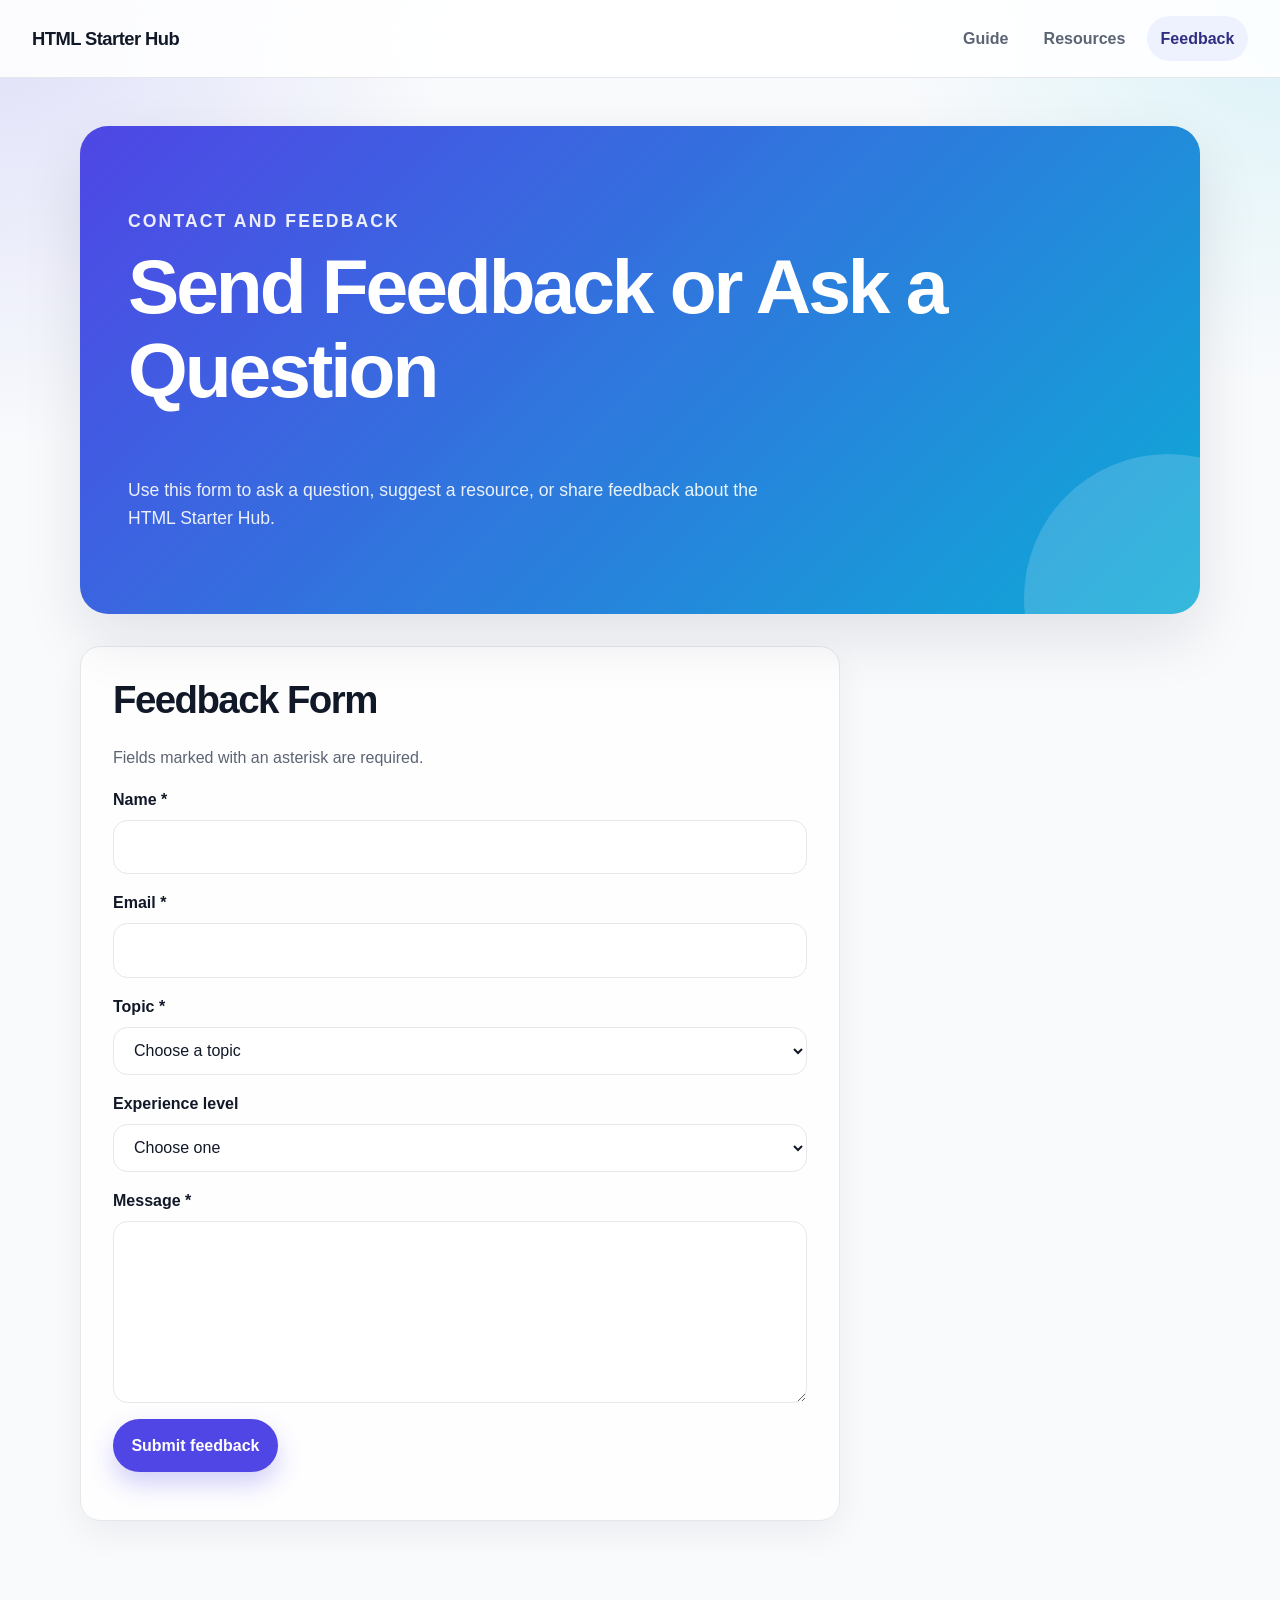
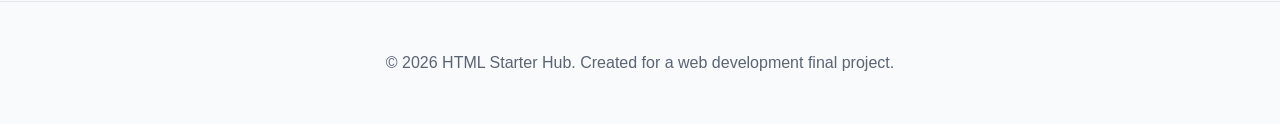
==== feedback.html @ e1043df8 "Add initial project scaffold Created the initial three-page structure for the HTML Starter Hub proje" ====
<!DOCTYPE html>
<html lang="en">

<head>
    <meta charset="UTF-8">
    <meta name="viewport" content="width=device-width, initial-scale=1.0">
    <title>Feedback | HTML Starter Hub</title>
    <link rel="stylesheet" href="css/styles.css">
    <script src="js/feedback.js" defer></script>
</head>

<body>
    <header class="site-header">
        <a class="site-logo" href="index.html">HTML Starter Hub</a>

        <nav aria-label="Main navigation">
            <ul class="nav-list">
                <li><a href="index.html">Guide</a></li>
                <li><a href="resources.html">Resources</a></li>
                <li><a href="feedback.html" aria-current="page">Feedback</a></li>
            </ul>
        </nav>
    </header>

    <main>
        <section class="page-header">
            <p class="eyebrow">Contact and feedback</p>
            <h1>Send Feedback or Ask a Question</h1>
            <p>
                Use this form to ask a question, suggest a resource, or share feedback
                about the HTML Starter Hub.
            </p>
        </section>

        <section class="form-card">
            <h2>Feedback Form</h2>
            <p class="form-note">Fields marked with an asterisk are required.</p>

            <form id="feedback-form" action="#" method="post">
                <div class="field">
                    <label for="name">Name <span aria-hidden="true">*</span></label>
                    <input type="text" id="name" name="name" autocomplete="name" required>
                </div>

                <div class="field">
                    <label for="email">Email <span aria-hidden="true">*</span></label>
                    <input type="email" id="email" name="email" autocomplete="email" required>
                </div>

                <div class="field">
                    <label for="topic">Topic <span aria-hidden="true">*</span></label>
                    <select id="topic" name="topic" required>
                        <option value="">Choose a topic</option>
                        <option value="html-basics">HTML basics</option>
                        <option value="css-layout">CSS layout</option>
                        <option value="javascript">JavaScript</option>
                        <option value="accessibility">Accessibility</option>
                        <option value="github-pages">GitHub Pages</option>
                    </select>
                </div>

                <div class="field">
                    <label for="experience">Experience level</label>
                    <select id="experience" name="experience">
                        <option value="">Choose one</option>
                        <option value="new">I am new to HTML</option>
                        <option value="some-practice">I have some practice</option>
                        <option value="reviewing">I am reviewing course topics</option>
                    </select>
                </div>

                <div class="field">
                    <label for="message">Message <span aria-hidden="true">*</span></label>
                    <textarea id="message" name="message" rows="6" minlength="10" required></textarea>
                </div>

                <button type="submit">Submit feedback</button>
            </form>

            <p id="form-response" class="form-response" aria-live="polite"></p>
        </section>
    </main>

    <footer>
        <p>&copy; 2026 HTML Starter Hub. Created for a web development final project.</p>
    </footer>
</body>

</html>
---- css/styles.css ----
:root {
    --bg: #f8fafc;
    --surface: #ffffff;
    --surface-soft: #eef2ff;
    --text: #111827;
    --muted: #5b6473;
    --primary: #4f46e5;
    --primary-dark: #312e81;
    --accent: #06b6d4;
    --border: #e5e7eb;
    --success-bg: #ecfdf5;
    --success-text: #065f46;
    --shadow: 0 24px 60px rgba(15, 23, 42, 0.10);
    --radius: 1.25rem;
}

* {
    box-sizing: border-box;
}

html {
    scroll-behavior: smooth;
}

body {
    margin: 0;
    font-family: Arial, Helvetica, sans-serif;
    line-height: 1.6;
    color: var(--text);
    background:
        radial-gradient(circle at top left, rgba(79, 70, 229, 0.15), transparent 28rem),
        radial-gradient(circle at top right, rgba(6, 182, 212, 0.12), transparent 24rem),
        var(--bg);
}

img,
video,
iframe {
    max-width: 100%;
    height: auto;
}

a {
    color: var(--primary);
    text-decoration-thickness: 0.12em;
    text-underline-offset: 0.18em;
}

a:hover,
a:focus {
    color: var(--primary-dark);
}

a:focus-visible,
button:focus-visible,
input:focus-visible,
select:focus-visible,
textarea:focus-visible {
    outline: 3px solid rgba(79, 70, 229, 0.35);
    outline-offset: 3px;
}

.site-header {
    position: sticky;
    top: 0;
    z-index: 10;
    display: flex;
    flex-direction: column;
    gap: 1rem;
    padding: 1rem;
    background: rgba(255, 255, 255, 0.88);
    border-bottom: 1px solid var(--border);
    backdrop-filter: blur(18px);
}

.site-logo {
    color: var(--text);
    font-size: 1.15rem;
    font-weight: 800;
    text-decoration: none;
    letter-spacing: -0.03em;
}

.nav-list {
    display: flex;
    flex-direction: column;
    gap: 0.5rem;
    list-style: none;
    padding: 0;
    margin: 0;
}

.nav-list a {
    display: inline-block;
    padding: 0.6rem 0.85rem;
    color: var(--muted);
    font-weight: 700;
    text-decoration: none;
    border-radius: 999px;
}

.nav-list a:hover,
.nav-list a:focus,
.nav-list a[aria-current="page"] {
    color: var(--primary-dark);
    background: var(--surface-soft);
}

main {
    width: min(1120px, calc(100% - 2rem));
    margin: 0 auto;
    padding: 2rem 0 3rem;
}

section {
    margin-bottom: 2rem;
}

h1,
h2,
h3 {
    line-height: 1.1;
    margin-top: 0;
    letter-spacing: -0.04em;
}

h1 {
    font-size: clamp(2.25rem, 7vw, 4.8rem);
}

h2 {
    font-size: clamp(1.6rem, 4vw, 2.4rem);
}

h3 {
    font-size: 1.2rem;
}

p {
    color: var(--muted);
}

footer {
    padding: 2rem 1rem;
    text-align: center;
    border-top: 1px solid var(--border);
}

.hero,
.page-header {
    position: relative;
    overflow: hidden;
    padding: 3rem 1.25rem;
    color: #ffffff;
    background:
        linear-gradient(135deg, rgba(79, 70, 229, 0.96), rgba(6, 182, 212, 0.90)),
        var(--primary);
    border-radius: calc(var(--radius) + 0.5rem);
    box-shadow: var(--shadow);
}

.hero::after,
.page-header::after {
    content: "";
    position: absolute;
    width: 18rem;
    height: 18rem;
    right: -7rem;
    bottom: -8rem;
    background: rgba(255, 255, 255, 0.16);
    border-radius: 50%;
}

.hero h1,
.hero p,
.page-header h1,
.page-header p {
    position: relative;
    z-index: 1;
}

.hero p,
.page-header p {
    max-width: 680px;
    color: rgba(255, 255, 255, 0.90);
    font-size: 1.1rem;
}

.eyebrow {
    margin-bottom: 0.5rem;
    color: rgba(255, 255, 255, 0.85);
    font-size: 0.85rem;
    font-weight: 800;
    letter-spacing: 0.12em;
    text-transform: uppercase;
}

.button,
button {
    display: inline-block;
    width: fit-content;
    border: 0;
    border-radius: 999px;
    padding: 0.85rem 1.15rem;
    color: #ffffff;
    background: var(--primary);
    font: inherit;
    font-weight: 800;
    text-decoration: none;
    cursor: pointer;
    box-shadow: 0 12px 24px rgba(79, 70, 229, 0.25);
}

.hero .button {
    position: relative;
    z-index: 1;
    color: var(--primary-dark);
    background: #ffffff;
}

.button:hover,
.button:focus,
button:hover,
button:focus {
    color: #ffffff;
    background: var(--primary-dark);
}

.hero .button:hover,
.hero .button:focus {
    color: #ffffff;
    background: var(--primary-dark);
}

.content-panel,
.form-card,
.callout {
    padding: 1.25rem;
    background: rgba(255, 255, 255, 0.88);
    border: 1px solid var(--border);
    border-radius: var(--radius);
    box-shadow: 0 12px 35px rgba(15, 23, 42, 0.06);
}

.section-heading {
    max-width: 720px;
    margin-bottom: 1.5rem;
}

.card-grid {
    display: grid;
    grid-template-columns: 1fr;
    gap: 1rem;
}

.card,
.resource-card {
    padding: 1.25rem;
    background: var(--surface);
    border: 1px solid var(--border);
    border-radius: var(--radius);
    box-shadow: 0 10px 30px rgba(15, 23, 42, 0.06);
    transition: transform 180ms ease, box-shadow 180ms ease;
}

.card:hover,
.resource-card:hover {
    transform: translateY(-4px);
    box-shadow: var(--shadow);
}

.resource-card {
    display: flex;
    flex-direction: column;
    gap: 0.75rem;
}

.resource-card h3,
.resource-card p {
    margin: 0;
}

.tag {
    display: inline-block;
    width: fit-content;
    padding: 0.3rem 0.65rem;
    color: var(--primary-dark);
    background: var(--surface-soft);
    border-radius: 999px;
    font-size: 0.8rem;
    font-weight: 800;
}

.resource-card a {
    margin-top: auto;
    font-weight: 800;
}

.status-message {
    padding: 0.85rem 1rem;
    color: var(--muted);
    background: var(--surface-soft);
    border-radius: 0.9rem;
}

.callout {
    background:
        linear-gradient(135deg, rgba(238, 242, 255, 0.95), rgba(236, 253, 245, 0.95)),
        var(--surface);
}

.form-card {
    max-width: 760px;
}

.form-note {
    margin-top: -0.5rem;
}

.field {
    display: flex;
    flex-direction: column;
    gap: 0.45rem;
    margin-bottom: 1rem;
}

label {
    color: var(--text);
    font-weight: 800;
}

input,
select,
textarea {
    width: 100%;
    border: 1px solid var(--border);
    border-radius: 0.9rem;
    padding: 0.85rem 1rem;
    color: var(--text);
    background: #ffffff;
    font: inherit;
}

textarea {
    resize: vertical;
}

input:focus,
select:focus,
textarea:focus {
    border-color: var(--primary);
}

.form-response {
    margin-top: 1rem;
    font-weight: 700;
}

.success-message {
    padding: 0.9rem 1rem;
    color: var(--success-text);
    background: var(--success-bg);
    border: 1px solid rgba(6, 95, 70, 0.2);
    border-radius: 0.9rem;
}

pre {
    overflow-x: auto;
    padding: 1rem;
    color: #e5e7eb;
    background: #111827;
    border-radius: var(--radius);
}

code {
    font-family: "Courier New", Courier, monospace;
}

.two-column {
    display: grid;
    gap: 1.5rem;
}

@media (min-width: 768px) {
    .site-header {
        flex-direction: row;
        align-items: center;
        justify-content: space-between;
        padding: 1rem 2rem;
    }

    .nav-list {
        flex-direction: row;
        align-items: center;
    }

    main {
        padding-top: 3rem;
    }

    .hero,
    .page-header {
        padding: 4rem 3rem;
    }

    .content-panel,
    .form-card,
    .callout {
        padding: 2rem;
    }

    .card-grid {
        grid-template-columns: repeat(3, 1fr);
    }

    .two-column {
        grid-template-columns: 1fr 1fr;
    }
}
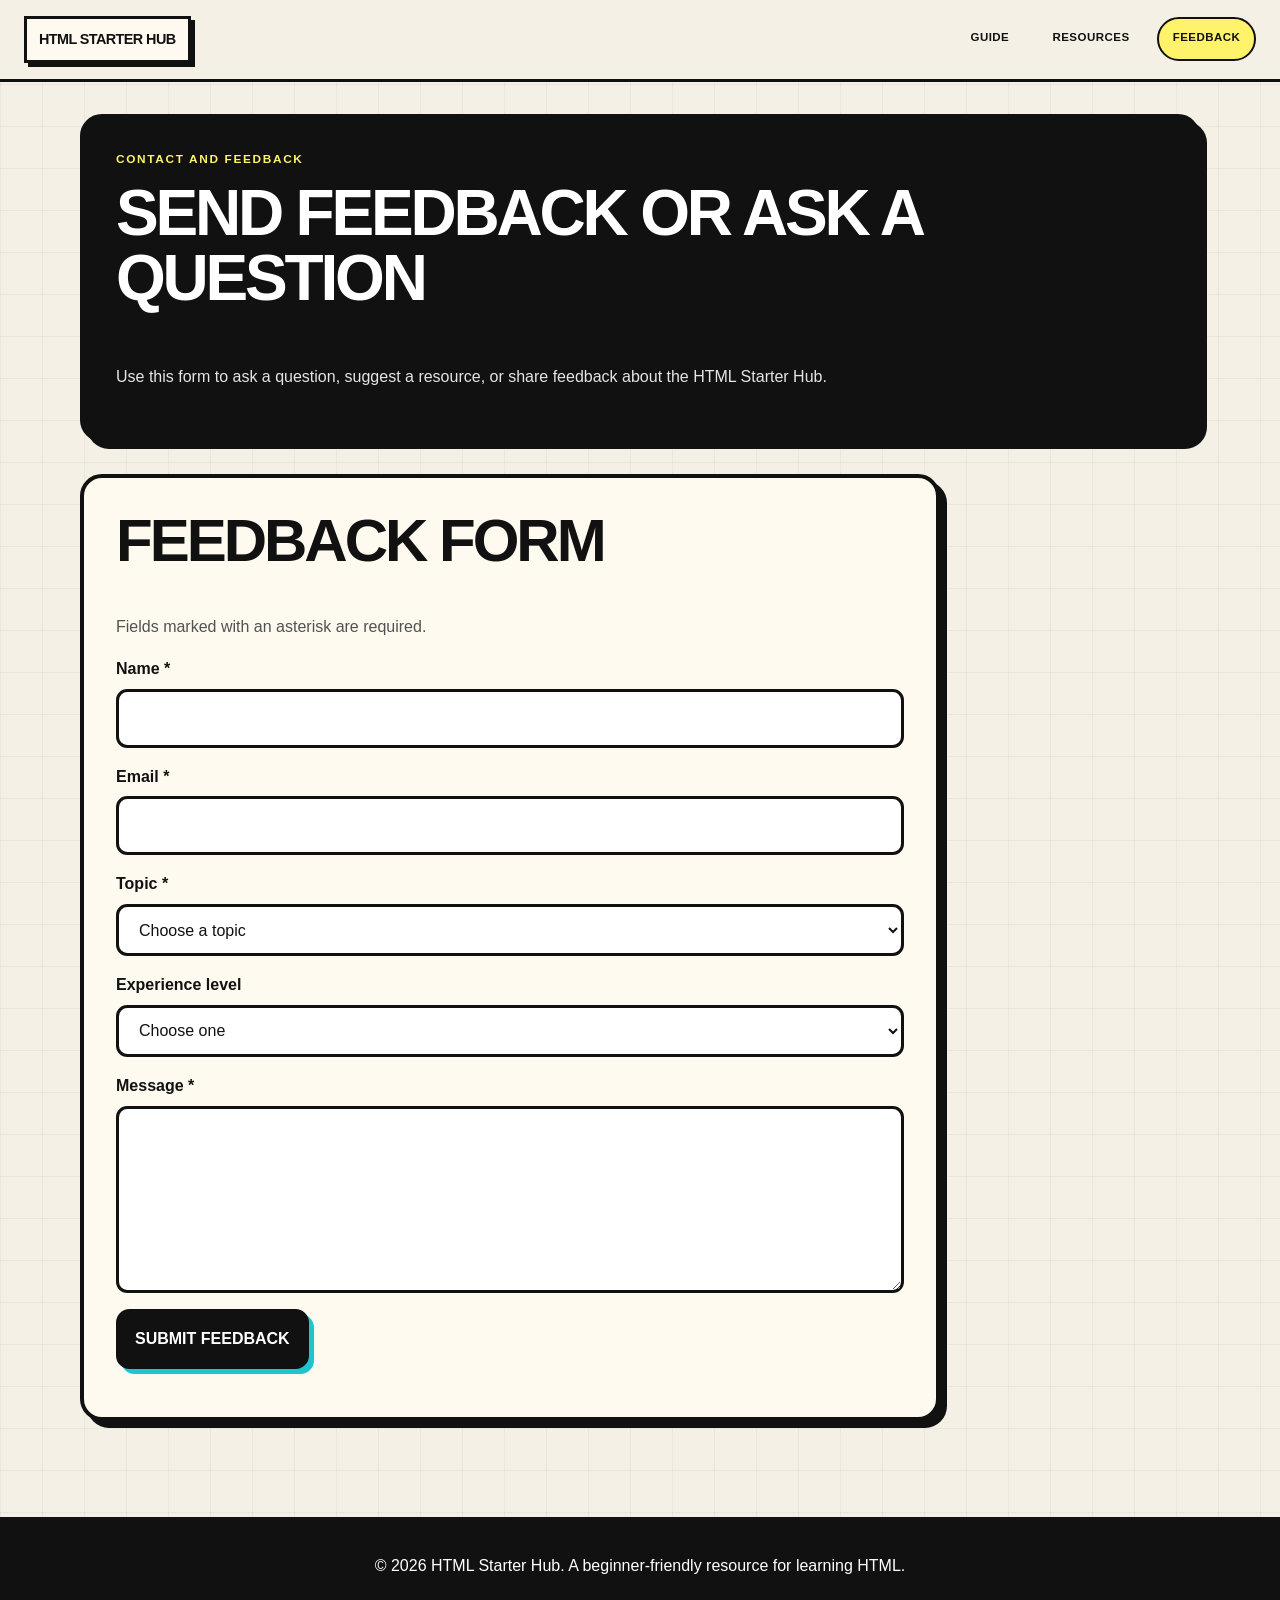
==== commit 01453070: "Apply responsive editorial redesign Replaced the stylesheet with a cleaner mobile-first responsive d" ====
--- a/feedback.html
+++ b/feedback.html
@@ -82,7 +82,7 @@
     </main>
 
     <footer>
-        <p>&copy; 2026 HTML Starter Hub. Created for a web development final project.</p>
+        <p>&copy; 2026 HTML Starter Hub. A beginner-friendly resource for learning HTML.</p>
     </footer>
 </body>
 
--- a/css/styles.css
+++ b/css/styles.css
@@ -1,20 +1,29 @@
 :root {
-    --bg: #f8fafc;
-    --surface: #ffffff;
-    --surface-soft: #eef2ff;
-    --text: #111827;
-    --muted: #5b6473;
-    --primary: #4f46e5;
-    --primary-dark: #312e81;
-    --accent: #06b6d4;
-    --border: #e5e7eb;
-    --success-bg: #ecfdf5;
-    --success-text: #065f46;
-    --shadow: 0 24px 60px rgba(15, 23, 42, 0.10);
-    --radius: 1.25rem;
-}
-
-* {
+    --bg: #f5f0e6;
+    --surface: #fffaf0;
+    --surface-alt: #fff7cf;
+    --surface-blue: #e0f7fb;
+    --ink: #111111;
+    --muted: #525252;
+    --line: #111111;
+    --accent: #20c4cf;
+    --accent-dark: #087f8c;
+    --yellow: #fff36b;
+    --dark: #111111;
+    --white: #ffffff;
+    --success-bg: #e9f8ed;
+    --success-text: #0c5c2e;
+    --radius: 22px;
+    --shadow: 7px 7px 0 var(--line);
+    --shadow-small: 4px 4px 0 var(--line);
+    --max-width: 1120px;
+}
+
+/* Base */
+
+*,
+*::before,
+*::after {
     box-sizing: border-box;
 }
 
@@ -24,13 +33,15 @@
 
 body {
     margin: 0;
+    color: var(--ink);
+    background-color: var(--bg);
+    background-image:
+        linear-gradient(rgba(17, 17, 17, 0.045) 1px, transparent 1px),
+        linear-gradient(90deg, rgba(17, 17, 17, 0.045) 1px, transparent 1px);
+    background-size: 42px 42px;
     font-family: Arial, Helvetica, sans-serif;
     line-height: 1.6;
-    color: var(--text);
-    background:
-        radial-gradient(circle at top left, rgba(79, 70, 229, 0.15), transparent 28rem),
-        radial-gradient(circle at top right, rgba(6, 182, 212, 0.12), transparent 24rem),
-        var(--bg);
+    overflow-x: hidden;
 }
 
 img,
@@ -41,14 +52,16 @@
 }
 
 a {
-    color: var(--primary);
-    text-decoration-thickness: 0.12em;
-    text-underline-offset: 0.18em;
-}
-
-a:hover,
-a:focus {
-    color: var(--primary-dark);
+    color: inherit;
+}
+
+code {
+    font-family: "Courier New", Courier, monospace;
+}
+
+::selection {
+    color: var(--ink);
+    background: var(--yellow);
 }
 
 a:focus-visible,
@@ -56,265 +69,618 @@
 input:focus-visible,
 select:focus-visible,
 textarea:focus-visible {
-    outline: 3px solid rgba(79, 70, 229, 0.35);
-    outline-offset: 3px;
-}
+    outline: 4px solid var(--accent);
+    outline-offset: 4px;
+}
+
+/* Header and navigation */
 
 .site-header {
-    position: sticky;
-    top: 0;
-    z-index: 10;
-    display: flex;
-    flex-direction: column;
+    display: grid;
     gap: 1rem;
     padding: 1rem;
-    background: rgba(255, 255, 255, 0.88);
-    border-bottom: 1px solid var(--border);
-    backdrop-filter: blur(18px);
+    background: rgba(245, 240, 230, 0.97);
+    border-bottom: 3px solid var(--line);
 }
 
 .site-logo {
-    color: var(--text);
-    font-size: 1.15rem;
-    font-weight: 800;
+    display: inline-block;
+    width: fit-content;
+    max-width: 100%;
+    padding: 0.55rem 0.75rem;
+    color: var(--ink);
+    background: var(--surface);
+    border: 3px solid var(--line);
+    box-shadow: var(--shadow-small);
+    font-size: 0.9rem;
+    font-weight: 900;
+    letter-spacing: -0.04em;
     text-decoration: none;
-    letter-spacing: -0.03em;
+    text-transform: uppercase;
+}
+
+.site-logo:hover,
+.site-logo:focus {
+    background: var(--yellow);
 }
 
 .nav-list {
-    display: flex;
-    flex-direction: column;
+    display: grid;
+    grid-template-columns: repeat(3, minmax(0, 1fr));
     gap: 0.5rem;
-    list-style: none;
     padding: 0;
     margin: 0;
+    list-style: none;
 }
 
 .nav-list a {
-    display: inline-block;
-    padding: 0.6rem 0.85rem;
-    color: var(--muted);
-    font-weight: 700;
+    display: block;
+    min-height: 44px;
+    padding: 0.7rem 0.35rem;
+    color: var(--ink);
+    border: 2px solid transparent;
+    border-radius: 999px;
+    font-size: 0.68rem;
+    font-weight: 900;
+    letter-spacing: 0.04em;
+    text-align: center;
     text-decoration: none;
-    border-radius: 999px;
+    text-transform: uppercase;
 }
 
 .nav-list a:hover,
 .nav-list a:focus,
 .nav-list a[aria-current="page"] {
-    color: var(--primary-dark);
-    background: var(--surface-soft);
-}
+    background: var(--yellow);
+    border-color: var(--line);
+}
+
+/* Main layout */
 
 main {
-    width: min(1120px, calc(100% - 2rem));
+    width: min(100% - 1rem, var(--max-width));
     margin: 0 auto;
-    padding: 2rem 0 3rem;
+    padding: 1rem 0 4rem;
 }
 
 section {
-    margin-bottom: 2rem;
-}
+    margin-bottom: 1.5rem;
+}
+
+/* Typography */
 
 h1,
 h2,
 h3 {
-    line-height: 1.1;
     margin-top: 0;
-    letter-spacing: -0.04em;
+    color: var(--ink);
+    line-height: 1.02;
+    letter-spacing: -0.05em;
 }
 
 h1 {
-    font-size: clamp(2.25rem, 7vw, 4.8rem);
+    font-size: clamp(2.45rem, 9vw, 5rem);
 }
 
 h2 {
-    font-size: clamp(1.6rem, 4vw, 2.4rem);
+    font-size: clamp(1.9rem, 7vw, 3.75rem);
 }
 
 h3 {
-    font-size: 1.2rem;
+    font-size: clamp(1.25rem, 4vw, 1.85rem);
 }
 
 p {
     color: var(--muted);
 }
 
-footer {
-    padding: 2rem 1rem;
-    text-align: center;
-    border-top: 1px solid var(--border);
-}
-
-.hero,
-.page-header {
-    position: relative;
-    overflow: hidden;
-    padding: 3rem 1.25rem;
-    color: #ffffff;
-    background:
-        linear-gradient(135deg, rgba(79, 70, 229, 0.96), rgba(6, 182, 212, 0.90)),
-        var(--primary);
-    border-radius: calc(var(--radius) + 0.5rem);
-    box-shadow: var(--shadow);
-}
-
-.hero::after,
-.page-header::after {
-    content: "";
-    position: absolute;
-    width: 18rem;
-    height: 18rem;
-    right: -7rem;
-    bottom: -8rem;
-    background: rgba(255, 255, 255, 0.16);
-    border-radius: 50%;
-}
-
-.hero h1,
-.hero p,
-.page-header h1,
-.page-header p {
-    position: relative;
-    z-index: 1;
-}
-
-.hero p,
-.page-header p {
-    max-width: 680px;
-    color: rgba(255, 255, 255, 0.90);
-    font-size: 1.1rem;
-}
-
-.eyebrow {
-    margin-bottom: 0.5rem;
-    color: rgba(255, 255, 255, 0.85);
-    font-size: 0.85rem;
-    font-weight: 800;
-    letter-spacing: 0.12em;
-    text-transform: uppercase;
+.eyebrow,
+.panel-kicker {
+    margin: 0 0 0.75rem;
+    color: var(--accent-dark);
+    font-size: 0.74rem;
+    font-weight: 900;
+    letter-spacing: 0.14em;
+    text-transform: uppercase;
+}
+
+/* Buttons */
+
+.button-row {
+    display: grid;
+    gap: 0.75rem;
+    margin-top: 1.5rem;
 }
 
 .button,
 button {
     display: inline-block;
-    width: fit-content;
-    border: 0;
-    border-radius: 999px;
-    padding: 0.85rem 1.15rem;
-    color: #ffffff;
-    background: var(--primary);
+    width: 100%;
+    min-height: 48px;
+    padding: 0.9rem 1rem;
+    color: var(--white);
+    background: var(--dark);
+    border: 3px solid var(--line);
+    border-radius: 0.85rem;
+    box-shadow: 5px 5px 0 var(--accent);
     font: inherit;
-    font-weight: 800;
+    font-weight: 900;
+    text-align: center;
     text-decoration: none;
+    text-transform: uppercase;
     cursor: pointer;
-    box-shadow: 0 12px 24px rgba(79, 70, 229, 0.25);
-}
-
-.hero .button {
-    position: relative;
-    z-index: 1;
-    color: var(--primary-dark);
-    background: #ffffff;
+    transition:
+        transform 160ms ease,
+        box-shadow 160ms ease,
+        background 160ms ease,
+        color 160ms ease;
+}
+
+.button-secondary,
+.button-outline {
+    color: var(--ink);
+    background: var(--surface);
+    box-shadow: 5px 5px 0 var(--yellow);
 }
 
 .button:hover,
 .button:focus,
 button:hover,
 button:focus {
-    color: #ffffff;
-    background: var(--primary-dark);
-}
-
-.hero .button:hover,
-.hero .button:focus {
-    color: #ffffff;
-    background: var(--primary-dark);
-}
-
+    color: var(--ink);
+    background: var(--yellow);
+    box-shadow: 7px 7px 0 var(--line);
+    transform: translate(-2px, -2px);
+}
+
+/* Shared card frame */
+
+.hero,
 .content-panel,
 .form-card,
-.callout {
+.callout,
+.page-header,
+.concept-panel,
+.lesson-overview,
+.code-showcase {
+    padding: clamp(1.25rem, 4vw, 2rem);
+    background: var(--surface);
+    border: 4px solid var(--line);
+    border-radius: var(--radius);
+    box-shadow: var(--shadow);
+}
+
+/* Hero */
+
+.hero {
+    display: grid;
+    gap: 1.25rem;
+}
+
+.hero h1 {
+    max-width: 880px;
+    margin-bottom: 1rem;
+    text-transform: uppercase;
+}
+
+.hero p:not(.eyebrow) {
+    max-width: 720px;
+    margin-bottom: 0;
+    font-size: clamp(1rem, 2vw, 1.15rem);
+}
+
+.hero-panel {
     padding: 1.25rem;
-    background: rgba(255, 255, 255, 0.88);
-    border: 1px solid var(--border);
-    border-radius: var(--radius);
-    box-shadow: 0 12px 35px rgba(15, 23, 42, 0.06);
-}
-
-.section-heading {
+    color: var(--white);
+    background: var(--dark);
+    border: 4px solid var(--line);
+    border-radius: calc(var(--radius) - 6px);
+    box-shadow: 6px 6px 0 var(--accent);
+}
+
+.hero-panel h2 {
+    max-width: 680px;
+    margin-bottom: 0.75rem;
+    color: var(--white);
+    font-size: clamp(1.75rem, 6vw, 2.75rem);
+    text-align: center;
+}
+
+.hero-panel p {
+    color: #e5e5e5;
+    text-align: center;
+}
+
+.panel-kicker {
+    color: var(--yellow);
+    text-align: center;
+}
+
+.panel-text {
+    max-width: 580px;
+    margin: 0 auto;
+}
+
+.focus-list,
+.check-list {
+    display: grid;
+    grid-template-columns: 1fr;
+    gap: 0.7rem;
+    width: 100%;
     max-width: 720px;
+    padding: 0;
+    margin: 1.25rem auto 0;
+    list-style: none;
+}
+
+.focus-list li,
+.check-list li {
+    display: flex;
+    align-items: center;
+    justify-content: center;
+    min-height: 3rem;
+    padding: 0.75rem 0.9rem;
+    color: var(--white);
+    background: rgba(255, 255, 255, 0.08);
+    border: 2px solid rgba(255, 255, 255, 0.25);
+    border-radius: 999px;
+    font-size: 0.78rem;
+    font-weight: 900;
+    letter-spacing: 0.05em;
+    text-align: center;
+    text-transform: uppercase;
+}
+
+.focus-list li:nth-child(odd),
+.check-list li:nth-child(odd) {
+    border-color: var(--yellow);
+}
+
+.focus-list li:nth-child(even),
+.check-list li:nth-child(even) {
+    border-color: var(--accent);
+}
+
+.check-list li::before {
+    content: "✓";
+    display: inline-grid;
+    place-items: center;
+    width: 1.25rem;
+    height: 1.25rem;
+    margin-right: 0.55rem;
+    color: var(--ink);
+    background: var(--yellow);
+    border: 2px solid var(--line);
+    border-radius: 0.25rem;
+    font-size: 0.8rem;
+    font-weight: 900;
+    flex: 0 0 auto;
+}
+
+/* What is HTML section */
+
+.two-column {
+    display: grid;
+    gap: 1.25rem;
+}
+
+.definition-box {
+    padding: 1.25rem;
+    background: var(--yellow);
+    border: 3px solid var(--line);
+    border-radius: calc(var(--radius) - 8px);
+    box-shadow: var(--shadow-small);
+}
+
+.definition-box p {
+    margin-bottom: 0;
+    color: var(--ink);
+    font-weight: 800;
+}
+
+.definition-label {
+    margin: 0 0 0.6rem;
+    color: var(--ink);
+    font-size: 0.72rem;
+    font-weight: 900;
+    letter-spacing: 0.12em;
+    text-transform: uppercase;
+}
+
+/* Concept / lesson overview */
+
+.concept-panel,
+.lesson-overview {
+    background: var(--surface);
+}
+
+.section-heading,
+.lesson-intro {
+    max-width: 820px;
     margin-bottom: 1.5rem;
-}
+    padding-bottom: 1.25rem;
+    border-bottom: 4px solid var(--line);
+}
+
+.section-heading p,
+.lesson-intro p {
+    max-width: 720px;
+}
+
+.concept-grid,
+.lesson-list {
+    display: grid;
+    grid-template-columns: 1fr;
+    gap: 1rem;
+}
+
+.concept-card,
+.lesson-item {
+    min-width: 0;
+    padding: 1.25rem;
+    background: var(--surface);
+    border: 3px solid var(--line);
+    border-radius: calc(var(--radius) - 8px);
+    box-shadow: var(--shadow-small);
+}
+
+.concept-card:nth-child(2),
+.lesson-item:nth-child(2) {
+    background: var(--surface-alt);
+}
+
+.concept-card:nth-child(3),
+.lesson-item:nth-child(3) {
+    background: var(--surface-blue);
+}
+
+.concept-number,
+.lesson-number {
+    display: inline-block;
+    margin: 0 0 0.9rem;
+    padding: 0.25rem 0.6rem;
+    color: var(--white);
+    background: var(--dark);
+    border: 2px solid var(--line);
+    border-radius: 999px;
+    font-size: 0.75rem;
+    font-weight: 900;
+}
+
+.concept-card h3,
+.lesson-item h3 {
+    margin-bottom: 0.75rem;
+    font-size: clamp(1.35rem, 5vw, 1.9rem);
+    line-height: 1.08;
+    letter-spacing: -0.04em;
+    text-transform: uppercase;
+    overflow-wrap: break-word;
+}
+
+.concept-card p,
+.lesson-item p {
+    margin-top: 0;
+}
+
+.concept-card p:last-child,
+.lesson-item p:last-child {
+    margin-bottom: 0;
+}
+
+.concept-card code,
+.lesson-item code {
+    display: inline-block;
+    max-width: 100%;
+    padding: 0.12rem 0.28rem;
+    color: var(--ink);
+    background: var(--yellow);
+    border: 1px solid var(--line);
+    border-radius: 0.25rem;
+    font-size: 0.9em;
+    overflow-wrap: anywhere;
+}
+
+/* Optional code showcase, if still present in the HTML */
+
+.code-showcase {
+    display: grid;
+    gap: 1.25rem;
+}
+
+.code-copy p {
+    max-width: 620px;
+}
+
+.code-card {
+    min-width: 0;
+    color: #e7faff;
+    background: #151515;
+    border: 4px solid var(--line);
+    border-radius: calc(var(--radius) - 8px);
+    box-shadow: 6px 6px 0 var(--accent);
+    overflow: hidden;
+}
+
+.code-card-top {
+    display: flex;
+    gap: 0.5rem;
+    padding: 0.75rem;
+    background: var(--yellow);
+    border-bottom: 4px solid var(--line);
+}
+
+.code-card-top span {
+    width: 0.85rem;
+    height: 0.85rem;
+    background: var(--surface);
+    border: 2px solid var(--line);
+    border-radius: 50%;
+}
+
+.code-card pre,
+pre {
+    max-height: 320px;
+    overflow: auto;
+    margin: 0;
+    padding: 1rem;
+    color: #e7faff;
+    background: #151515;
+    font-size: 0.72rem;
+    line-height: 1.65;
+    white-space: pre;
+}
+
+/* Learning cards and resource cards */
 
 .card-grid {
     display: grid;
     grid-template-columns: 1fr;
     gap: 1rem;
+    counter-reset: resource-card;
 }
 
 .card,
-.resource-card {
-    padding: 1.25rem;
-    background: var(--surface);
-    border: 1px solid var(--border);
-    border-radius: var(--radius);
-    box-shadow: 0 10px 30px rgba(15, 23, 42, 0.06);
-    transition: transform 180ms ease, box-shadow 180ms ease;
-}
-
-.card:hover,
-.resource-card:hover {
-    transform: translateY(-4px);
-    box-shadow: var(--shadow);
-}
-
 .resource-card {
     display: flex;
     flex-direction: column;
     gap: 0.75rem;
-}
-
-.resource-card h3,
+    min-width: 0;
+    min-height: auto;
+    padding: 1.25rem;
+    background: var(--surface);
+    border: 3px solid var(--line);
+    border-radius: calc(var(--radius) - 8px);
+    box-shadow: var(--shadow-small);
+    transition:
+        transform 160ms ease,
+        box-shadow 160ms ease;
+}
+
+.card:nth-child(2),
+.resource-card:nth-child(3n + 2) {
+    background: var(--surface-alt);
+}
+
+.card:nth-child(3),
+.resource-card:nth-child(3n) {
+    background: var(--surface-blue);
+}
+
+.card:hover,
+.resource-card:hover {
+    box-shadow: var(--shadow);
+    transform: translate(-3px, -3px);
+}
+
+.card h3,
+.resource-card h3 {
+    margin-bottom: 0;
+    text-transform: uppercase;
+    overflow-wrap: break-word;
+}
+
+.card p,
 .resource-card p {
-    margin: 0;
+    margin-top: 0;
+}
+
+.resource-card::before {
+    counter-increment: resource-card;
+    content: "0" counter(resource-card);
+    width: fit-content;
+    padding: 0.25rem 0.5rem;
+    color: var(--white);
+    background: var(--dark);
+    border: 2px solid var(--line);
+    border-radius: 999px;
+    font-size: 0.75rem;
+    font-weight: 900;
+}
+
+.resource-card a {
+    margin-top: auto;
+    font-weight: 900;
+    text-transform: uppercase;
+    text-decoration-thickness: 0.16em;
+    text-underline-offset: 0.2em;
 }
 
 .tag {
     display: inline-block;
     width: fit-content;
-    padding: 0.3rem 0.65rem;
-    color: var(--primary-dark);
-    background: var(--surface-soft);
+    padding: 0.25rem 0.55rem;
+    color: var(--ink);
+    background: var(--accent);
+    border: 2px solid var(--line);
     border-radius: 999px;
-    font-size: 0.8rem;
+    font-size: 0.75rem;
+    font-weight: 900;
+    letter-spacing: 0.08em;
+    text-transform: uppercase;
+}
+
+.status-message {
+    display: inline-block;
+    padding: 0.65rem 0.85rem;
+    color: var(--ink);
+    background: var(--yellow);
+    border: 3px solid var(--line);
+    border-radius: 999px;
     font-weight: 800;
 }
 
-.resource-card a {
-    margin-top: auto;
-    font-weight: 800;
-}
-
-.status-message {
-    padding: 0.85rem 1rem;
-    color: var(--muted);
-    background: var(--surface-soft);
-    border-radius: 0.9rem;
-}
+/* Callout */
 
 .callout {
-    background:
-        linear-gradient(135deg, rgba(238, 242, 255, 0.95), rgba(236, 253, 245, 0.95)),
-        var(--surface);
-}
+    background: var(--accent);
+}
+
+.callout h2 {
+    max-width: 900px;
+    text-transform: uppercase;
+}
+
+.callout p {
+    max-width: 760px;
+    color: var(--ink);
+    font-weight: 700;
+}
+
+/* Resources and feedback page headers */
+
+.page-header {
+    color: var(--white);
+    background: var(--dark);
+}
+
+.page-header h1 {
+    max-width: 900px;
+    color: var(--white);
+    font-size: clamp(2.35rem, 8vw, 4.8rem);
+    text-transform: uppercase;
+}
+
+.page-header p {
+    max-width: 760px;
+    color: #e5e5e5;
+}
+
+.page-header .eyebrow {
+    color: var(--yellow);
+}
+
+/* Forms */
 
 .form-card {
-    max-width: 760px;
+    max-width: 860px;
+}
+
+.form-card h2 {
+    text-transform: uppercase;
 }
 
 .form-note {
-    margin-top: -0.5rem;
+    margin-top: -0.4rem;
 }
 
 .field {
@@ -325,95 +691,264 @@
 }
 
 label {
-    color: var(--text);
-    font-weight: 800;
+    color: var(--ink);
+    font-weight: 900;
 }
 
 input,
 select,
 textarea {
     width: 100%;
-    border: 1px solid var(--border);
-    border-radius: 0.9rem;
     padding: 0.85rem 1rem;
-    color: var(--text);
-    background: #ffffff;
+    color: var(--ink);
+    background: var(--white);
+    border: 3px solid var(--line);
+    border-radius: 0.7rem;
     font: inherit;
-}
-
-textarea {
-    resize: vertical;
 }
 
 input:focus,
 select:focus,
 textarea:focus {
-    border-color: var(--primary);
+    background: #ffffff;
+    border-color: var(--accent-dark);
+}
+
+textarea {
+    resize: vertical;
 }
 
 .form-response {
     margin-top: 1rem;
-    font-weight: 700;
+    font-weight: 900;
 }
 
 .success-message {
-    padding: 0.9rem 1rem;
+    padding: 0.85rem 1rem;
     color: var(--success-text);
     background: var(--success-bg);
-    border: 1px solid rgba(6, 95, 70, 0.2);
-    border-radius: 0.9rem;
-}
-
-pre {
-    overflow-x: auto;
-    padding: 1rem;
-    color: #e5e7eb;
-    background: #111827;
+    border: 3px solid var(--success-text);
+    border-radius: 0.7rem;
+}
+
+/* Media */
+
+.media-wrapper {
+    overflow: hidden;
+    background: var(--surface);
+    border: 4px solid var(--line);
     border-radius: var(--radius);
-}
-
-code {
-    font-family: "Courier New", Courier, monospace;
-}
-
-.two-column {
-    display: grid;
-    gap: 1.5rem;
-}
-
-@media (min-width: 768px) {
+    box-shadow: var(--shadow);
+}
+
+.media-wrapper iframe,
+.media-wrapper video {
+    display: block;
+    width: 100%;
+    aspect-ratio: 16 / 9;
+    border: 0;
+}
+
+/* Footer */
+
+footer {
+    padding: 2rem 1rem;
+    color: var(--white);
+    background: var(--dark);
+    border-top: 4px solid var(--line);
+    text-align: center;
+}
+
+footer p {
+    margin: 0;
+    color: var(--white);
+}
+
+/* Tablet */
+
+@media (min-width: 700px) {
     .site-header {
-        flex-direction: row;
+        position: sticky;
+        top: 0;
+        z-index: 50;
+        grid-template-columns: auto 1fr;
         align-items: center;
-        justify-content: space-between;
-        padding: 1rem 2rem;
+        padding: 1rem 1.5rem;
     }
 
     .nav-list {
-        flex-direction: row;
+        display: flex;
+        justify-content: flex-end;
         align-items: center;
+        gap: 0.75rem;
+    }
+
+    .nav-list a {
+        padding: 0.55rem 0.85rem;
+        font-size: 0.72rem;
     }
 
     main {
-        padding-top: 3rem;
+        width: min(100% - 2rem, var(--max-width));
+        padding-top: 1.5rem;
+    }
+
+    section {
+        margin-bottom: 1.75rem;
+    }
+
+    .button-row {
+        display: flex;
+        flex-wrap: wrap;
+    }
+
+    .button,
+    button {
+        width: fit-content;
+    }
+
+    .focus-list,
+    .check-list {
+        grid-template-columns: repeat(2, minmax(0, 1fr));
+    }
+
+    .concept-grid,
+    .lesson-list,
+    .card-grid {
+        grid-template-columns: repeat(2, minmax(0, 1fr));
+    }
+
+    .concept-card:first-child,
+    .lesson-item:first-child {
+        grid-column: 1 / -1;
+    }
+
+    .code-showcase {
+        grid-template-columns: 1fr;
+    }
+}
+
+/* Desktop */
+
+@media (min-width: 1000px) {
+    main {
+        width: min(var(--max-width), calc(100% - 3rem));
+        padding-top: 2rem;
+    }
+
+    section {
+        margin-bottom: 2rem;
+    }
+
+    .hero {
+        grid-template-columns: minmax(0, 1.15fr) minmax(300px, 0.85fr);
+        align-items: center;
+        gap: 2rem;
+    }
+
+    .hero-panel {
+        align-self: stretch;
+        display: flex;
+        flex-direction: column;
+        justify-content: center;
+    }
+
+    .focus-list,
+    .check-list {
+        grid-template-columns: 1fr;
+    }
+
+    .two-column {
+        grid-template-columns: 1.15fr 0.85fr;
+        align-items: center;
+    }
+
+    .concept-grid,
+    .lesson-list,
+    .card-grid {
+        grid-template-columns: repeat(3, minmax(0, 1fr));
+    }
+
+    .concept-card:first-child,
+    .lesson-item:first-child {
+        grid-column: auto;
+    }
+
+    .code-showcase {
+        grid-template-columns: minmax(0, 0.8fr) minmax(0, 1.2fr);
+        align-items: start;
+    }
+}
+
+/* Wide desktop */
+
+@media (min-width: 1200px) {
+    h1 {
+        font-size: clamp(4.8rem, 6vw, 5.8rem);
+    }
+
+    .page-header h1 {
+        font-size: clamp(4rem, 5vw, 5.2rem);
+    }
+}
+
+/* Very small phones */
+
+@media (max-width: 380px) {
+    main {
+        width: min(100% - 0.75rem, var(--max-width));
+    }
+
+    .site-header {
+        padding: 0.85rem;
+    }
+
+    .site-logo {
+        font-size: 0.78rem;
+    }
+
+    .nav-list {
+        gap: 0.35rem;
+    }
+
+    .nav-list a {
+        font-size: 0.6rem;
+        padding-inline: 0.2rem;
     }
 
     .hero,
-    .page-header {
-        padding: 4rem 3rem;
-    }
-
     .content-panel,
     .form-card,
-    .callout {
-        padding: 2rem;
-    }
-
-    .card-grid {
-        grid-template-columns: repeat(3, 1fr);
-    }
-
-    .two-column {
-        grid-template-columns: 1fr 1fr;
+    .callout,
+    .page-header,
+    .concept-panel,
+    .lesson-overview,
+    .code-showcase {
+        border-width: 3px;
+        box-shadow: 5px 5px 0 var(--line);
+    }
+
+    .hero-panel,
+    .card,
+    .resource-card,
+    .concept-card,
+    .lesson-item,
+    .definition-box {
+        border-width: 3px;
+        box-shadow: 4px 4px 0 var(--line);
+    }
+}
+
+/* Reduced motion */
+
+@media (prefers-reduced-motion: reduce) {
+    html {
+        scroll-behavior: auto;
+    }
+
+    *,
+    *::before,
+    *::after {
+        transition: none !important;
     }
 }
